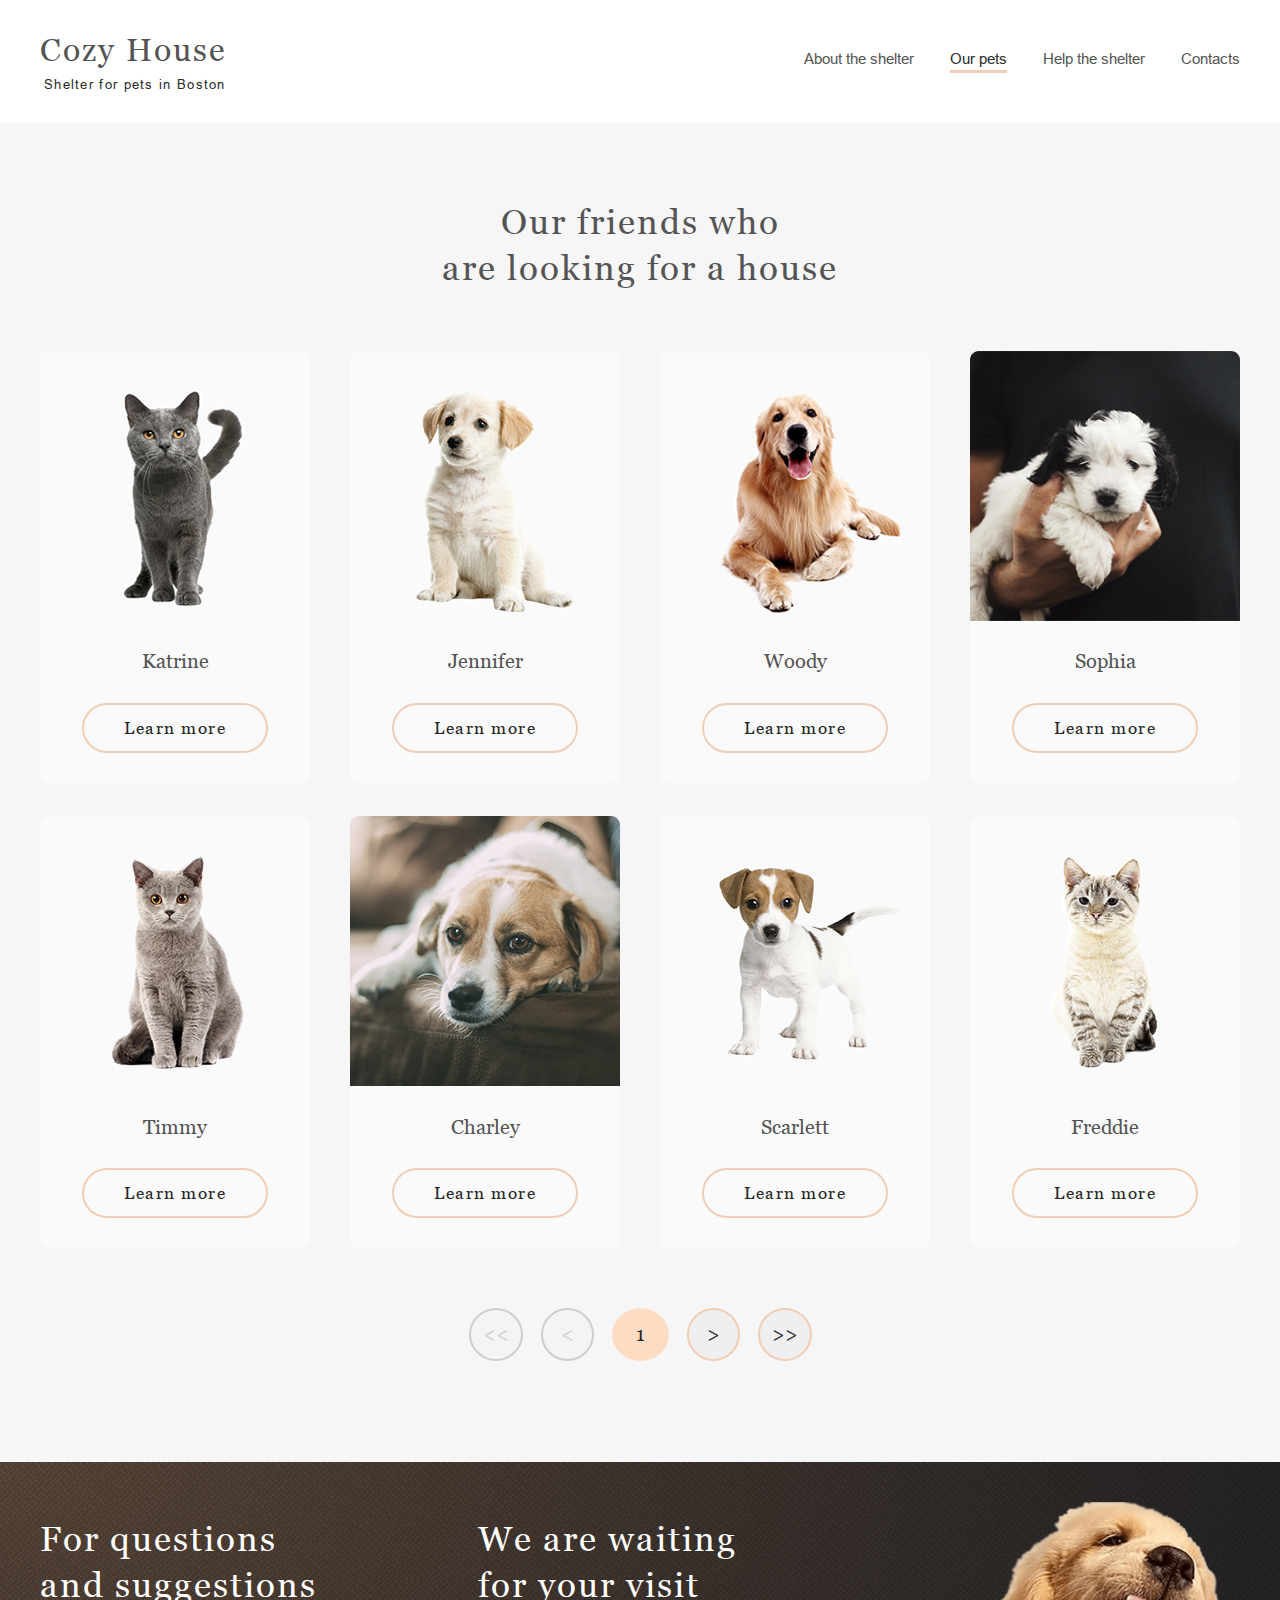
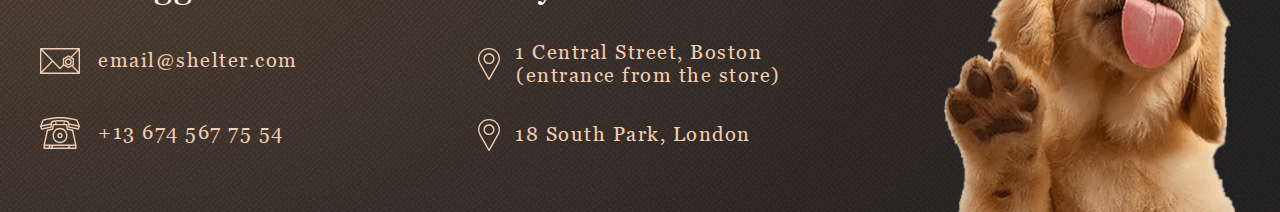
==== pages/pets/index.html @ 4ec048fe "feat: create shelter" ====
<!DOCTYPE html>
<html lang="en">
<head>
  <meta charset="UTF-8">
  <meta http-equiv="X-UA-Compatible" content="IE=edge">
  <meta name="viewport" content="width=device-width, initial-scale=1.0">
  <link rel="stylesheet" href="../../pages/main/normalize.css">
  <link rel="stylesheet" href="../../assets/fonts/arial/stylesheet.css">
  <link rel="stylesheet" href="../../assets/fonts/georgia/stylesheet.css">
  <link rel="stylesheet" href="style.css">
   <title>Pets</title>
</head>
<body>
  <header class="header">
    <div class="container">
      <div class="header-container">
      <a href="../../pages/main/index.html" class="header-name-block">
        <h1 class="header-name">Cozy House</h1>
        <p class="header-name-description">Shelter for pets in Boston</p>
      </a>
      <div class="wrapper-menu">
      <div class="navigation-shadow"></div>
      <nav class="header-navigation-block">
        <ol class="header-navigation"> 
        <li class="nav-item"><a href="../../pages/main/index.html" class="nav-item-link">About the shelter</a></li>
        <li class="nav-item"><a href="" class="nav-item-link choosen">Our pets</a></li>
        <li class="nav-item"><a href="../../pages/main/index.html#help" class="nav-item-link">Help the shelter</a></li>
        <li class="nav-item"><a href="#footer" class="nav-item-link">Contacts</a></li>
      </ol>
      </nav>
    </div> 
      <div class="container-hamburger">
        <div class="hamburger" id="hamburger">
          <span class="line"></span>
          <span class="line"></span>
          <span class="line"></span>
        </div>
      </div>
    </div>
  </div>
  </header>
  <main class="main">
    <div class="container">
      <section class="section our-friends">
        <h3 class="title-section friends-title">Our friends who <br>
          are looking for a house</h3>
        <div class="friends-container">
          <div class="slider-item" data-pet="4">
            <img src="../../assets/images/katrine.png" alt="Katrine">
            <p class="slider-item-name">Katrine</p>
            <button class="slider-item-btn">Learn more</button>
           </div>
          <div class="slider-item" data-pet="0">
            <img src="../../assets/images/jennifer.png" alt="Jenny">
            <p class="slider-item-name">Jennifer</p>
            <button class="slider-item-btn">Learn more</button>
           </div>
          <div class="slider-item" data-pet="2">
            <img src="../../assets/images/woody.png" alt="Woody">
            <p class="slider-item-name">Woody</p>
            <button class="slider-item-btn">Learn more</button>
           </div>
          <div class="slider-item" data-pet="1">
            <img src="../../assets/images/sophia.png" alt="Soph">
            <p class="slider-item-name">Sophia</p>
            <button class="slider-item-btn">Learn more</button>
           </div>
          <div class="slider-item" data-pet="5">
            <img src="../../assets/images/timmy.png" alt="Timmy">
            <p class="slider-item-name">Timmy</p>
            <button class="slider-item-btn">Learn more</button>
           </div>
          <div class="slider-item" data-pet="7">
            <img src="../../assets/images/charly.png" alt="Charley">
            <p class="slider-item-name">Charley</p>
            <button class="slider-item-btn">Learn more</button>
           </div>
          <div class="slider-item" data-pet="3">
            <img src="../../assets/images/scarlett.png" alt="Scarlett">
            <p class="slider-item-name">Scarlett</p>
            <button class="slider-item-btn">Learn more</button>
           </div>
          <div class="slider-item" data-pet="6">
            <img src="../../assets/images/freddie.png" alt="Freddie">
            <p class="slider-item-name">Freddie</p>
            <button class="slider-item-btn">Learn more</button>
           </div>

        </div>
        <div class="btn-container">
          <button class="btn-nav fast-left" disabled>&lt;&lt;</button>
          <button class="btn-nav left" disabled>&lt;</button>
          <button class="btn-nav page-number">1</button>
          <button class="btn-nav right">&gt;</button>
          <button class="btn-nav fast-right">&gt;&gt;</button>
        </div>
      </section>
    </div>
  </main>
  <footer class="footer" id="footer">
    <div class="container footer-navigation">
    <div>
      <h3 class="title-section footer-title">For questions and suggestions</h3>
      <nav>
        <ol class="footer-navigation-left">
        <li class="footer-navigation-item mail"><a href="mailto:email@shelter.com" class="extra-left"></a><a href="mailto:email@shelter.com" class="footer-navigation-link">email@shelter.com</a></li>
        <li class="footer-navigation-item  phone"><a href="tel:+136745677554" class="extra-left"></a><a href="tel:+136745677554" class="footer-navigation-link">+13 674 567 75 54</a></li>
      </ol>
      </nav>
    </div>
    <div>
      <h3 class="title-section footer-title">We are waiting for your visit</h3>
      <nav>
        <ol class="footer-navigation-center">
        <li class="footer-navigation-item  pin"><a href="https://goo.gl/maps/uqPGKBvsAtEfSqA46" target="_blank" class="extra"></a><a href="https://goo.gl/maps/uqPGKBvsAtEfSqA46" target="_blank" class="footer-navigation-link">1 Central Street, Boston (entrance from the store)</a></li>
        <li class="footer-navigation-item  pin"><a href="https://goo.gl/maps/uqPGKBvsAtEfSqA46" target="_blank" class="extra"></a><a href="https://goo.gl/maps/uqPGKBvsAtEfSqA46" target="_blank" class="footer-navigation-link">18 South Park, London</a></li>
      </ol>
      </nav>
    </div>
    <img src="../../assets/images/footer-puppy.png" alt="footer-dog" class="footer-image">
  </div>
  </footer>
  <div class="popup">
    <div class="popup-body">
      <div class="popup-content" data-pet="0">
        <div class="popup-close">+</div>
        <img src="../../assets/images/jennifer.png" alt="Jennifer" class="popup-img">
          <div class="popup-discription">
            <h3 class="popup-title">Jennifer</h3>
            <h4 class="popup-kinds">Dog - Labrador</h4>
            <h5 class="popup-discr">Jennifer is a sweet 2 months old Labrador that is patiently waiting to find a new forever home. This girl really enjoys being able to go outside to run and play, but won't hesitate to play up a storm in the house if she has all of her favorite toys.</h5>
            <ul class="popup-details">
              <li><span class="li-bold">Age</span><span class="age"></span></li>
              <li><span class="li-bold">Inoculations</span><span class="inoculations"></span></li>
              <li><span class="li-bold">Diseases</span><span class="diseases"></span></li>
              <li><span class="li-bold">Parasites</span><span class="parasites"></span></li>
            </ul>
          </div>
        </div>
    </div>
  </div>
  <script src="../../pages/pets/script.js"></script>
</body>
</html>
---- assets/fonts/arial/stylesheet.css ----
/* This stylesheet generated by Transfonter (https://transfonter.org) on August 20, 2017 5:39 PM */

@font-face {
	font-family: 'Arial';
	src: url('Arial-ItalicMT.eot');
	src: local('Arial Italic'), local('Arial-ItalicMT'),
		url('Arial-ItalicMT.eot?#iefix') format('embedded-opentype'),
		url('Arial-ItalicMT.woff') format('woff'),
		url('Arial-ItalicMT.ttf') format('truetype');
	font-weight: normal;
	font-style: italic;
}

@font-face {
	font-family: 'Arial Narrow';
	src: url('ArialNarrow-Bold.eot');
	src: local('Arial Narrow Bold'), local('ArialNarrow-Bold'),
		url('ArialNarrow-Bold.eot?#iefix') format('embedded-opentype'),
		url('ArialNarrow-Bold.woff') format('woff'),
		url('ArialNarrow-Bold.ttf') format('truetype');
	font-weight: bold;
	font-style: normal;
}

@font-face {
	font-family: 'Arial';
	src: url('Arial-BoldItalicMT.eot');
	src: local('Arial Bold Italic'), local('Arial-BoldItalicMT'),
		url('Arial-BoldItalicMT.eot?#iefix') format('embedded-opentype'),
		url('Arial-BoldItalicMT.woff') format('woff'),
		url('Arial-BoldItalicMT.ttf') format('truetype');
	font-weight: bold;
	font-style: italic;
}

@font-face {
	font-family: 'Arial Narrow';
	src: url('ArialNarrow.eot');
	src: local('Arial Narrow'), local('ArialNarrow'),
		url('ArialNarrow.eot?#iefix') format('embedded-opentype'),
		url('ArialNarrow.woff') format('woff'),
		url('ArialNarrow.ttf') format('truetype');
	font-weight: normal;
	font-style: normal;
}

@font-face {
	font-family: 'Arial Narrow';
	src: url('ArialNarrow-Italic.eot');
	src: local('Arial Narrow Italic'), local('ArialNarrow-Italic'),
		url('ArialNarrow-Italic.eot?#iefix') format('embedded-opentype'),
		url('ArialNarrow-Italic.woff') format('woff'),
		url('ArialNarrow-Italic.ttf') format('truetype');
	font-weight: normal;
	font-style: italic;
}

@font-face {
	font-family: 'Arial';
	src: url('ArialMT.eot');
	src: local('Arial'), local('ArialMT'),
		url('ArialMT.eot?#iefix') format('embedded-opentype'),
		url('ArialMT.woff') format('woff'),
		url('ArialMT.ttf') format('truetype');
	font-weight: normal;
	font-style: normal;
}

@font-face {
	font-family: 'Arial';
	src: url('Arial-BoldMT.eot');
	src: local('Arial Bold'), local('Arial-BoldMT'),
		url('Arial-BoldMT.eot?#iefix') format('embedded-opentype'),
		url('Arial-BoldMT.woff') format('woff'),
		url('Arial-BoldMT.ttf') format('truetype');
	font-weight: bold;
	font-style: normal;
}

@font-face {
	font-family: 'Arial';
	src: url('Arial-Black.eot');
	src: local('Arial Black'), local('Arial-Black'),
		url('Arial-Black.eot?#iefix') format('embedded-opentype'),
		url('Arial-Black.woff') format('woff'),
		url('Arial-Black.ttf') format('truetype');
	font-weight: 900;
	font-style: normal;
}

@font-face {
	font-family: 'Arial Narrow';
	src: url('ArialNarrow-BoldItalic.eot');
	src: local('Arial Narrow Bold Italic'), local('ArialNarrow-BoldItalic'),
		url('ArialNarrow-BoldItalic.eot?#iefix') format('embedded-opentype'),
		url('ArialNarrow-BoldItalic.woff') format('woff'),
		url('ArialNarrow-BoldItalic.ttf') format('truetype');
	font-weight: bold;
	font-style: italic;
}
---- assets/fonts/georgia/stylesheet.css ----
/* This stylesheet generated by Transfonter (https://transfonter.org) on August 20, 2017 8:36 PM */

@font-face {
	font-family: 'Georgia';
	src: url('Georgia-BoldItalic.eot');
	src: local('Georgia Bold Italic'), local('Georgia-BoldItalic'),
		url('Georgia-BoldItalic.eot?#iefix') format('embedded-opentype'),
		url('Georgia-BoldItalic.woff') format('woff'),
		url('Georgia-BoldItalic.ttf') format('truetype');
	font-weight: bold;
	font-style: italic;
}

@font-face {
	font-family: 'Georgia';
	src: url('Georgia-Italic.eot');
	src: local('Georgia Italic'), local('Georgia-Italic'),
		url('Georgia-Italic.eot?#iefix') format('embedded-opentype'),
		url('Georgia-Italic.woff') format('woff'),
		url('Georgia-Italic.ttf') format('truetype');
	font-weight: normal;
	font-style: italic;
}

@font-face {
	font-family: 'Georgia';
	src: url('Georgia-Bold.eot');
	src: local('Georgia Bold'), local('Georgia-Bold'),
		url('Georgia-Bold.eot?#iefix') format('embedded-opentype'),
		url('Georgia-Bold.woff') format('woff'),
		url('Georgia-Bold.ttf') format('truetype');
	font-weight: bold;
	font-style: normal;
}

@font-face {
	font-family: 'Georgia';
	src: url('Georgia.eot');
	src: local('Georgia'),
		url('Georgia.eot?#iefix') format('embedded-opentype'),
		url('Georgia.woff') format('woff'),
		url('Georgia.ttf') format('truetype');
	font-weight: normal;
	font-style: normal;
}
---- pages/pets/style.css ----
html {
  scroll-behavior: smooth;
}

body {
  font-family: Georgia;
  font-weight: 400;
}

.header {
  max-width: 1280px; 
  margin: 0 auto;
}

.container {
  max-width: 1280px;
  margin: 0 auto;
}

.header .container {
  position: fixed;
  margin: 0 auto;
  width: 100%;
  z-index: 1;
  padding: 0px 0;
  background-color: #FFFFFF;
}

.section {
  padding: 0 40px;
}

.header-container {
  background-color: #FFFFFF;
  padding: 5px 40px 30px;
  display: flex;
  justify-content: space-between;
  align-items: center;
}

.header-name {
  transition: 0.5s;
  font-weight: 400;
  font-size: 32px;
  line-height: 35.2px;
  letter-spacing: 2px;
  color: #545454;
  margin:0;
  padding: 25px 0 0 0;
}

.header-name:hover {
  transition: 0.5s;
  color:rgba(136, 119, 25, 0.685);
  font-weight: 500;
}

.header-name-block{
  transition: 1s;
    text-decoration: none;
    padding: 3px 0 0 0;
    position: relative;
    right: calc(0%);
    z-index: 11;
}


.footer-navigation-link {
  text-decoration: none;
  padding: 3px 0 0 0;
}

.header-name-description {
  padding-bottom: 10px;
  font-family: Arial;
  font-weight: 400;
  font-size: 13px;
  line-height: 14.95px;
  letter-spacing: 1.3px;
  color: #292929;
  margin: 0;
  padding: 10px 0 0px 4px;
}

.header-navigation {
  display: flex;
  gap: 36px;
  padding: 20px 0 0 0;
}

.nav-item,
.footer-navigation-item {
  list-style-type: none;
}

.nav-item-link {
  transition: 0.2s;
  text-decoration: none;
  font-family: Arial;
  font-weight: 400;
  font-size: 15px;
  line-height: 24px;
  color: #545454;
  padding-bottom: 3px;
}

.nav-item-link:hover {
  transition: 0.2s;
  color: #292929;
}

.choosen {
  color: #292929;
  border-bottom: 3px solid #F1CDB3;
}

.container-hamburger {
  display: none;
  padding: 20px 13px 12px 25px;
  background-color: transparent;
  text-align: center;
  z-index: 30;
}

.hamburger .line {
  width: 30px;
  height: 2px;
  background-color: #000000;
  display: block;
  margin: 8px auto;
  transition: all 0.3s ease-in-out;
}

.hamburger.open.light .line {
  background-color: #000000;
}

.hamburger:hover .line{
  background-color: #000000;
} 

.hamburger {
  cursor: pointer;
}

.title-section {
  font-size: 35px;
  line-height: 45.5px;
  letter-spacing: 2px;
  font-weight: 400;
  padding: 80px 0px 60px 0;
  margin: 0;
  color: #545454;
  text-align: center;
}

.our-friends {
  background-color: #F6F6F6;
  padding: 120px 40px 101px 40px;
}

.friends-container {
  display: flex;
  flex-wrap: wrap;
  justify-content: space-between;
  gap: 33px;
  padding: 0 0 60px 0;
}

.slider-button {
  border-radius: 50%;
  padding: 15px;
  border: 2px solid #F1CDB3;
  cursor: pointer;
  color: #292929;
}

.slider-item-name {
  text-align: center;
  font-size: 20px;
  line-height: 22.72px;
  color: #545454;
  padding: 5px 0 10px 0;
}

.slider-item {
  transition: 0.5s;
  background-color: #FAFAFA;
  padding: 0 0 30px 0;
  border-radius: 9px;
}

.slider-item:hover {
  cursor: pointer;
}

.slider-item:hover .slider-item-btn{
  transition: 0.5s;
  cursor: pointer;
  background-color: #FDDCC4;
  border: 2px solid #FDDCC4;
}

.slider-item:hover {
  transition: 0.5s;
  background-color: #F8F8F8;
  transform: scale(1.1);
}

.slider-item-btn {
  color: #292929;
  font-family: Georgia;
  font-size: 17px;
  font-weight: 400;
  line-height: 22.1px;
  letter-spacing: 1.5px;
  padding: 12px 40px;
  border-radius: 25px;
  border: 2px solid #F1CDB3;
  display: block;
  margin: 0 auto;
  background-color: #FAFAFA;
}

.btn-container {
  display: flex;
  justify-content: center;
  gap: 18px;
}

.btn-nav:last-child,
.btn-nav:first-child {
  padding: 12px;
}

.btn-nav:first-child,
.btn-nav:nth-child(2) {
  border: 2px solid #CDCDCD;
  color: #CDCDCD;
  cursor: initial;
}

.btn-nav:nth-child(3){
  padding: 13px 22px;
  background-color: #FDDCC4;
  border: 2px solid #FDDCC4 ;
}

.btn-nav {
  transition: 0.5s;
  border-radius: 50%;
  text-align: center;
  padding: 13px 18px;
  border: 2px solid #F1CDB3;
  font-size: 20px;
  line-height: 23px;
  text-align: center;
  cursor: pointer;
  color: #292929;
  font-family: Georgia;
  font-weight: 400;
}

.btn-nav:nth-child(3):hover,
.btn-nav:nth-child(4):hover,
.btn-nav:nth-child(5):hover {
  transition: 0.5s;
  background-color: #FDDCC4;
  color: rgb(14, 13, 13);
}

.footer {
  background: url(../../assets/icons/noise_lines_transparent@2X.png), radial-gradient(100% 215.42% at 0% 0%, #5B483A 0%, #262425 100%), linear-gradient(0deg, #211F20, #211F20);
}

.footer-navigation {
  max-width: 1200px;
  display: flex;
  padding: 40px 40px 0;
  justify-content: space-between;
  gap: 60px;
}

.footer-title {
  color: #ffffff;
  padding: 15px 90px 15px 0;
  text-align: left;
}

.footer-navigation-left {
  padding: 10px 0 0 0;
  margin: 0;
}

.footer-navigation-left .footer-navigation-link {
  text-decoration: none;
  font-family: Georgia;
  font-weight: 400;
  font-size: 20px;
  line-height: 23px;
  color: #F1CDB3;
  letter-spacing: 1.5px;
}

.footer-navigation-left .footer-navigation-item {
  margin: 0 0 17px 0;
  padding: 16px 0 16px 55px;
  cursor: pointer;
}

.footer-navigation-center .footer-navigation-item {
  padding: 18px 35px 18px 38px;
  cursor: pointer;
}

.footer-navigation-center {
  width: 402px;
  margin: 0;
  padding-left: 0;
}

.footer-navigation-center .footer-navigation-link {
  text-decoration: none;
  font-family: Georgia;
  font-weight: 400;
  font-size: 20px;
  line-height: 23px;
  color: #F1CDB3;
  letter-spacing: 1.5px;
}

.mail,
.phone,
.pin {
  background-repeat: no-repeat;
  background-position:0 50%;
}

.mail {
  background-image: url('../../assets/icons/mail.svg');
}

.phone {
  background-image: url('../../assets/icons/phone.svg');
}

.pin {
  background-image: url('../../assets/icons/pin.svg');
}

.extra-left {
  padding: 20px 25px;
  margin-left: -47px;
}

.extra{
  padding: 20px 24px;
  margin-left: -49px;
}


.popup {
  z-index: 2;
  position: fixed;
  width: 100%;
  height: 100%;
  background: rgba(41, 41, 41, 0.6);
  top: 0;
  left: 0;
  opacity: 0;
  visibility: hidden;
}

.popup:hover {
  cursor: pointer;
}

.popup-content {
  cursor: default
}

.popup.activate {
  transition: 0.3s;
  visibility: visible;
  opacity: 1;
}

.popup-body {
  display: flex;
  align-items: center;
  justify-content: center;
  min-height: 100%;
  padding: 23px 10px;
  position: relative;
}

.popup-content {
  max-width: 900px;
  height: 500px;
  background-color: #FAFAFA;
  display: flex;
  align-content: center;
  justify-content: center;
  position: relative;
  border-radius: 9px;
  transform: scale(1);
}

.popup-discription {
  padding: 20px 25px;
}

.popup-title {
  font-size: 35px;
  line-height: 45.5px;
  letter-spacing: 0.06em;
  font-weight: 400;
  margin: 0;
  padding: 35px 0 0 0;
}

.popup-kinds {
  font-size: 20px;
  line-height: 23px;
  letter-spacing: 0.06em;
  font-weight: 400;
  margin: 0;
  padding: 5px 0 18px 0;
}

.popup-discr {
  font-size: 15px;
  line-height: 16.5px;
  letter-spacing: 0.06em;
  font-weight: 400;
}

.popup-details {
  padding: 10px 0 0 0;
}

.popup-details li {
  list-style-type: none;
  padding: 5px 0;
}

.popup-details li::before {
  content: "\00B7";
  color: #F1CDB3;
  padding: 0 10px 0 0;
}

.popup-close {
  transform: rotate(45deg);
  cursor: pointer;
  transition: 0.5s;
  position: absolute;
  top: -59px;
  right: -52px;
  width: 50px;
  height: 50px;
  border-radius: 50%;
  border: 2px solid #F1CDB3;
  color: #292929;
  font-size: 40px;
  text-align: center;
  display: flex;
  align-content: center;
  justify-content: center;
}

.popup-close:hover {
  transition: 0.5s;
  background-color: #FDDCC4;
}

.li-bold {
  font-size: 15px;
  line-height: 16.5px;
  letter-spacing: 0.06em;
  font-weight: 700;
}

.age,
.inoculations,
.diseases,
.parasites {
  font-size: 15px;
  line-height: 16.5px;
  letter-spacing: 0.06em;
}

@media (max-width: 1279px) {
  .header {
    max-width: 1279px;
  }

  .header .container{
    max-width: 1279px;
  }

  .header-container {
    padding: 5px 30px 30px;
  }

  .our-friends {
    padding: 120px 40px 76px 40px;
}

  .slider-item:nth-child(7),
  .slider-item:nth-child(8) {
    display: none;
  }

  .title-section {
    padding: 80px 0px 20px 0px;
  }

    .friends-container {
    padding: 10px 53px 40px 53px;
    justify-content: space-around;
    display: grid;
    grid-template-columns: 1fr 1fr;
    justify-items: center;
  }

  .footer-navigation {
    justify-items: center;
    display: grid;
    grid-template-columns: minmax(300px, 500px)  minmax(300px, 500px);
    grid-template-rows: 1fr 1fr;
    justify-content: center;
    padding: 16px 50px 0 50px;
    gap: 3px 0px;
  }

   .footer-navigation-left {
    padding: 10px 0 0 17px;
   }

  .footer-navigation-center {
    width: 100%;
    padding: 0 0 0 17px;
  }

  .footer-navigation-left .footer-navigation-link,
  .footer-navigation-center .footer-navigation-link {
    letter-spacing: 1.2px;
  }

  .footer-navigation-center .footer-navigation-item {
    padding: 16px 4px 21px 39px
  }

  .footer-navigation-center .footer-navigation-item {
    padding: 16px 4px 21px 44px;
  }

  .footer-title {
    padding: 15px 28px 15px 17px;
  }

  .footer-center-block {
    padding: 0 0px 0 0;
  }

  .extra {
    padding: 20px 24px 20px 25px;
  }

  .footer-image {
    display: block;
    grid-column-start: 1;
    grid-column-end: 3;
    grid-row-start: 2;
    grid-row-end: 3;
  }

  .popup-discription {
    padding: 10px 10px;
  }

  .popup-content {
    width: 630px;
    height: 350px;
  }

  .popup-title {
    font-size: 35px;
    line-height: 45.5px;
    letter-spacing: 0.06em;
    font-weight: 400;
    margin: 0;
    padding: 0px 0 0 0;
  }
  
  .popup-kinds {
    font-size: 20px;
    padding: 10px 0 0px 0;
  }
  
  .popup-discr {
    font-size: 13px;
    line-height: 14.3px;
    margin: 0;
  }
  
  .popup-details {
    padding: 33px 0 0 0;
    margin: 0;
  }
  
  .popup-details li {
    list-style-type: none;
    padding: 2px 0;
  }
  
  .popup-details li::before {
    content: "\00B7";
    color: #F1CDB3;
    padding: 0 10px 0 0;
  }
  
  .popup-close {
    top: -52px;
    right: -43px;
  }
  
  .popup-close:hover {
    transition: 0.5s;
    background-color: #FDDCC4;
  }
  
  .li-bold {
    font-size: 15px;
    line-height: 16.5px;
    letter-spacing: 0.06em;
    font-weight: 700;
  }

}

@media (max-width: 767px) {
  .container-hamburger {
    display: block;
  }

  .container-hamburger {
    display: block;
  }

  body, html {
    position: relative;
    overflow-x: hidden;
  }

  body.active,
  html.active {
    overflow-y: hidden;
  }

  .header-navigation-block {
    padding: 120px 0 40px 0;
    position: absolute;
    right: -320px;
    top: 0px;
    z-index: 10;
    background-color: #FFFFFF;
    width: 320px;
    min-height: 100vh;
    transition: 1s;
   }

   .header-navigation {
    display: flex;
    flex-direction: column;
    padding: 129px 0 0 0;
    margin: 0 0 0 0;
    align-items: center;
    gap: 41px;
   }

   .header-navigation-block.active {
     right: 0;
     transition: 1s;
   }

  .hamburger {
    transition: 1s;
  }

  .hamburger.active {
     transition: 1s;
     transform: rotate(450deg);
   }
 /* activate when burger open*/
  .header-name-block.active {
    position: relative;
    right: calc(270px - 100%);
    z-index: 11;
  }

  .nav-item {
    padding: 0 0 0 0;
  }

  .nav-item-link {
    font-size: 32px;
    line-height: 51.2px;
    padding: 7px 0;
  }

  .header-navigation {
    display: flex;
    flex-direction: column;
    padding: 129px 0 0 0;
    margin: 0 0 0 0;
    align-items: center;
    gap: 41px;
  }

  .navigation-shadow {
    transition: 1s;
  }

  .navigation-shadow.active {
    position: absolute;
    transition: 1s;
    left: 0px;
    top: 0;
    width: calc(100vw);
    height: 100vh;
    background-color: rgba(41, 41, 41, 0.6);
    z-index: 9;
  }

  .header-container {
    padding: 6px 40px 28px 3.125vw;
  }

  .header-name {
    padding: 25px 0 10px 0;
  }

  .container-hamburger {
    padding: 35px 13px 12px 25px;
  }

  .header-name-description {
    padding: 0 0 0 4px;
    letter-spacing: 1.35px;
  }

  .our-friends {
    padding: 82px 10px 42px 10px;
  }

  .title-section {
    font-size: 25px;
    line-height: 32.5px;
    text-align: center;
    letter-spacing: 1.5px;
    padding: 80px 0px 31px 0px;
  }

  .friends-container {
    display: grid;
    grid-template-columns: 1fr;
    justify-items: center;
  }

  .slider-item:nth-child(4),
  .slider-item:nth-child(5),
  .slider-item:nth-child(6) {
    display: none;
  }

  .slider-item-name {
    letter-spacing: 1px;
    padding: 5px 0 9px 0;
  }

  .slider-item-btn {
    padding: 13px 40px;
    letter-spacing: 1px;
  }

  .btn-container {
    gap: 8px;
  }

  .footer-navigation {
    grid-template-columns: 1fr;
    padding: 28px 0 0 0;
    gap: 8px 0;
    margin: 0 auto;
  }

  .footer-image {
    margin: 15px 0 0 0;
    width: 81%;
    grid-column-start: 1;
    grid-column-end: 1;
    grid-row-start: 3;
    grid-row-end: 4;
  }

  .footer-title {
    padding: 0px 20px 0 20px;
  }

  .footer-center-block .footer-title {
    padding: 0px 20px 0 20px;
  }

  .footer-navigation-left {
    max-width: 300px;
    padding: 30px 27px 0 27px;
    margin: 0 auto;
  }

  .footer-navigation nav {
    max-width: 300px;
    margin: 0 auto;
  }

  .phone .extra-left {
    padding: 20px 27px;
  }

  .footer-navigation-center {
    padding: 15px 0 0 0px;
    max-width: 300px;
    margin: 0 auto;
  }

  .footer-navigation-left .footer-navigation-item {
    margin: 0 auto 17px auto;
    padding: 16px 0 16px 55px;
    cursor: pointer;
  }

  .footer-navigation-center .footer-navigation-item {
    padding: 23px 4px 23px 39px;
  }

  .popup-img {
    display: none;
  }

  .popup-content {
    width: 240px;
    height: 400px;
    background-color: #FAFAFA;
    display: flex;
    align-content: center;
    justify-content: center;
    position: relative;
    border-radius: 9px;
    transform: scale(1);
  }
  
  .popup-title {
    text-align: center;
    padding: 0px 0 0 0;
  }
  
  .popup-kinds {
    text-align: center;
    padding: 10px 0 20px 0;
  }
  
  .popup-details {
    padding: 20px 0 0 0;
  }
  
  .popup-close {
    top: -52px;
    right: -31px;
  }
}
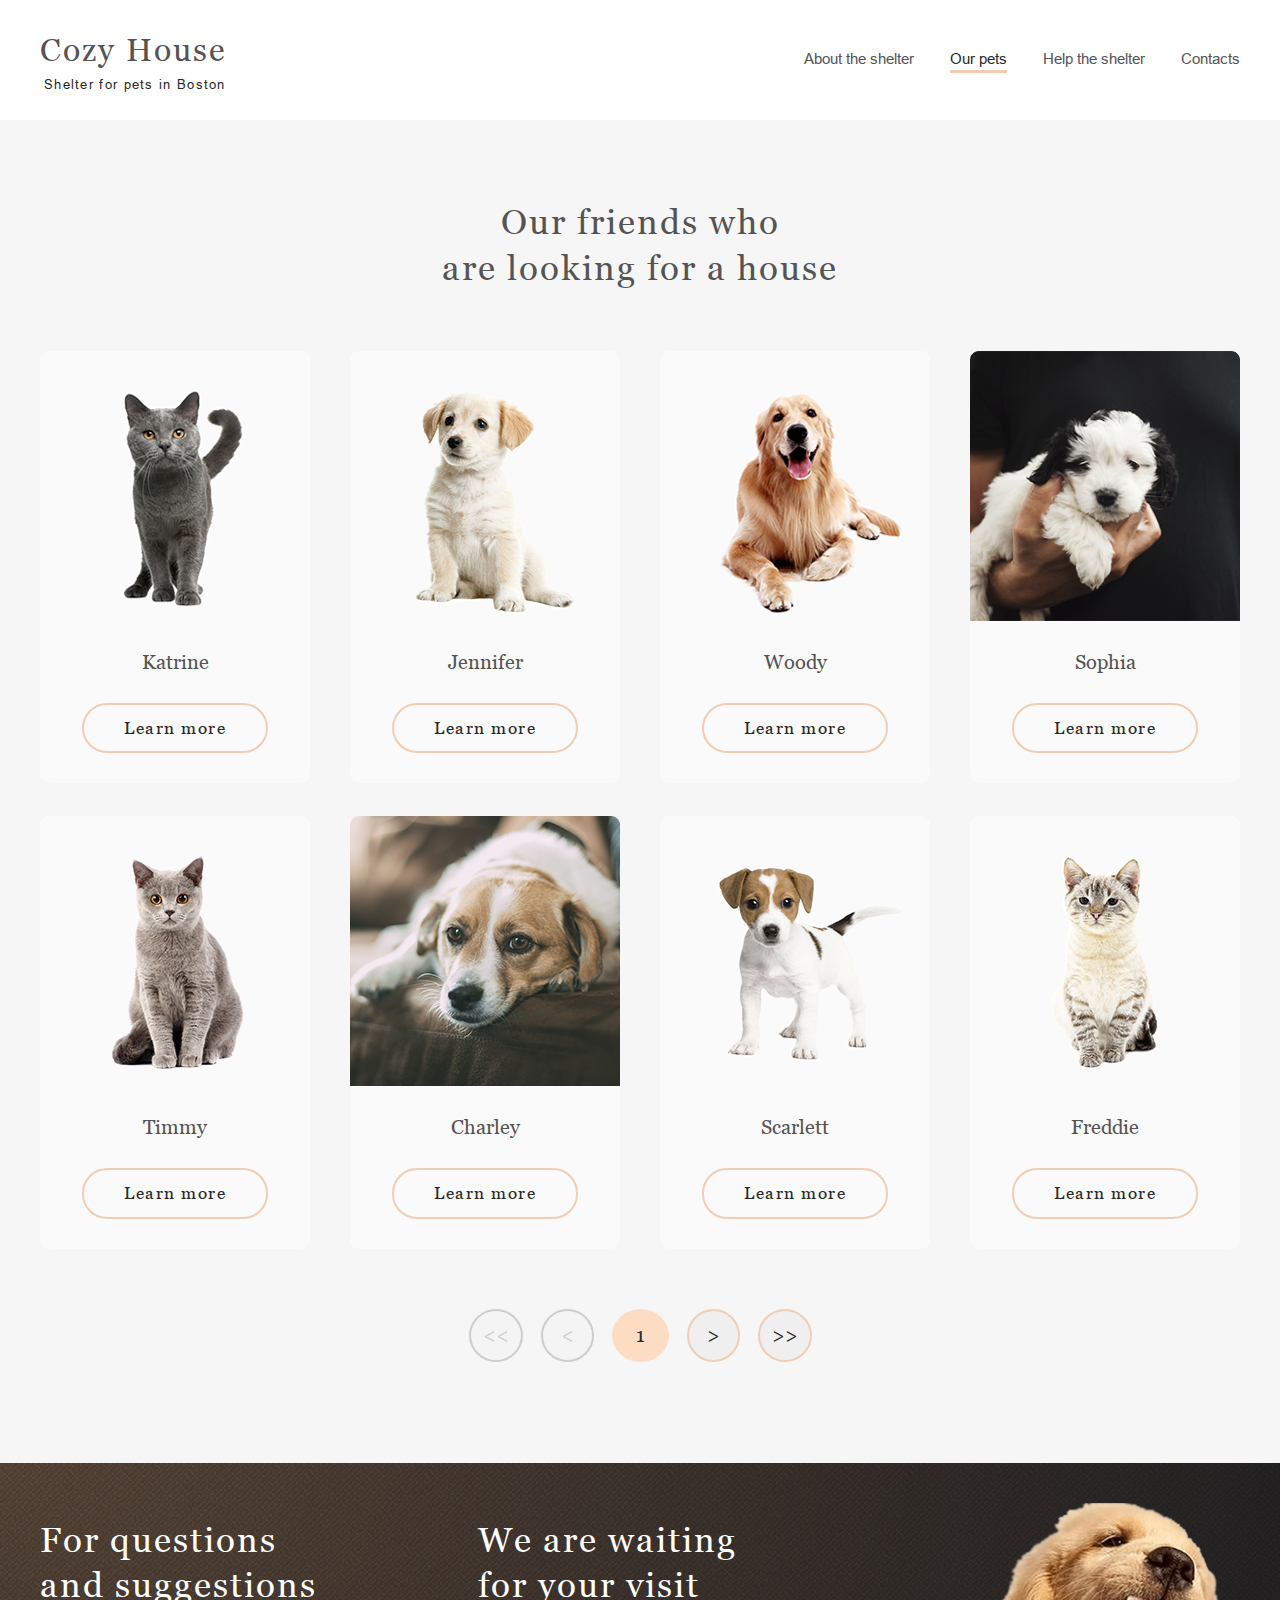
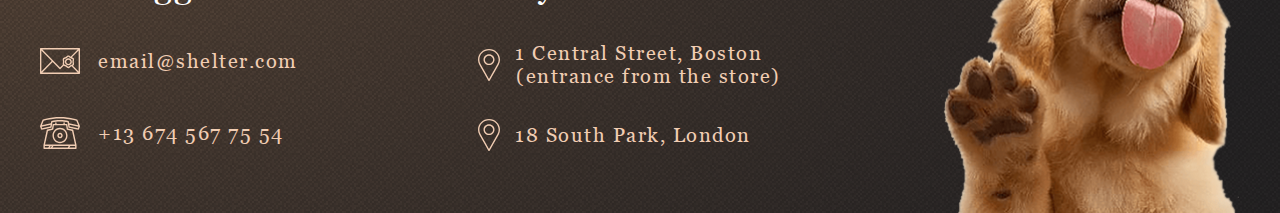
==== commit 8f25e441: "feat: pagination add leftside movement" ====
--- a/pages/pets/index.html
+++ b/pages/pets/index.html
@@ -9,6 +9,7 @@
   <link rel="stylesheet" href="../../assets/fonts/georgia/stylesheet.css">
   <link rel="stylesheet" href="style.css">
    <title>Pets</title>
+   <link rel="shortcut icon" type="image/svg" href="./favicon.ico">
 </head>
 <body>
   <header class="header">
@@ -21,14 +22,14 @@
       <div class="wrapper-menu">
       <div class="navigation-shadow"></div>
       <nav class="header-navigation-block">
-        <ol class="header-navigation"> 
+        <ol class="header-navigation">
         <li class="nav-item"><a href="../../pages/main/index.html" class="nav-item-link">About the shelter</a></li>
         <li class="nav-item"><a href="" class="nav-item-link choosen">Our pets</a></li>
         <li class="nav-item"><a href="../../pages/main/index.html#help" class="nav-item-link">Help the shelter</a></li>
         <li class="nav-item"><a href="#footer" class="nav-item-link">Contacts</a></li>
       </ol>
       </nav>
-    </div> 
+    </div>
       <div class="container-hamburger">
         <div class="hamburger" id="hamburger">
           <span class="line"></span>
@@ -88,8 +89,8 @@
 
         </div>
         <div class="btn-container">
-          <button class="btn-nav fast-left" disabled>&lt;&lt;</button>
-          <button class="btn-nav left" disabled>&lt;</button>
+          <button class="btn-nav fast-left disabled" disabled>&lt;&lt;</button>
+          <button class="btn-nav left disabled" disabled>&lt;</button>
           <button class="btn-nav page-number">1</button>
           <button class="btn-nav right">&gt;</button>
           <button class="btn-nav fast-right">&gt;&gt;</button>
--- a/pages/pets/style.css
+++ b/pages/pets/style.css
@@ -8,7 +8,7 @@
 }
 
 .header {
-  max-width: 1280px; 
+  max-width: 100%;
   margin: 0 auto;
 }
 
@@ -18,7 +18,8 @@
 }
 
 .header .container {
-  position: fixed;
+  max-width: 1280px;
+  /*position: fixed;*/
   margin: 0 auto;
   width: 100%;
   z-index: 1;
@@ -30,9 +31,13 @@
   padding: 0 40px;
 }
 
+main {
+  background-color: #F6F6F6;
+}
+
 .header-container {
   background-color: #FFFFFF;
-  padding: 5px 40px 30px;
+  padding: 5px 40px 27px;
   display: flex;
   justify-content: space-between;
   align-items: center;
@@ -109,9 +114,20 @@
   color: #292929;
 }
 
+.nav-item-link:active {
+  transition: 0.2s;
+  color: #292929;
+  border-bottom: 3px solid #F1CDB3;
+}
+
 .choosen {
   color: #292929;
   border-bottom: 3px solid #F1CDB3;
+  cursor: default;
+}
+
+.choosen:active {
+  color: #292929;
 }
 
 .container-hamburger {
@@ -137,7 +153,7 @@
 
 .hamburger:hover .line{
   background-color: #000000;
-} 
+}
 
 .hamburger {
   cursor: pointer;
@@ -156,7 +172,7 @@
 
 .our-friends {
   background-color: #F6F6F6;
-  padding: 120px 40px 101px 40px;
+  padding: 0px 40px 101px 40px;
 }
 
 .friends-container {
@@ -222,6 +238,11 @@
   background-color: #FAFAFA;
 }
 
+.slider-item-btn:active{
+  transition: 0.4s;
+  border:2px solid #ffcaa4;
+}
+
 .btn-container {
   display: flex;
   justify-content: center;
@@ -233,8 +254,8 @@
   padding: 12px;
 }
 
-.btn-nav:first-child,
-.btn-nav:nth-child(2) {
+
+.btn-nav.disabled {
   border: 2px solid #CDCDCD;
   color: #CDCDCD;
   cursor: initial;
@@ -243,7 +264,8 @@
 .btn-nav:nth-child(3){
   padding: 13px 22px;
   background-color: #FDDCC4;
-  border: 2px solid #FDDCC4 ;
+  border: 2px solid #FDDCC4;
+  cursor: default;
 }
 
 .btn-nav {
@@ -261,12 +283,36 @@
   font-weight: 400;
 }
 
+
+.btn-nav:nth-child(1).disabled:hover,
+.btn-nav:nth-child(2).disabled:hover,
+.btn-nav:nth-child(3).disabled:hover,
+.btn-nav:nth-child(4).disabled:hover,
+.btn-nav:nth-child(5).disabled:hover {
+  border: 2px solid #CDCDCD;
+  color: #CDCDCD;
+  cursor: initial;
+  background-color: transparent;
+}
+
+
+
+.btn-nav:nth-child(1):hover,
+.btn-nav:nth-child(2):hover,
 .btn-nav:nth-child(3):hover,
 .btn-nav:nth-child(4):hover,
 .btn-nav:nth-child(5):hover {
   transition: 0.5s;
   background-color: #FDDCC4;
+  border: 2px solid #FDDCC4;
   color: rgb(14, 13, 13);
+}
+
+.btn-nav:nth-child(4):active,
+.btn-nav:nth-child(5):active {
+  transition: 0.5s;
+  background-color: #FDDCC4;
+  border: 2px solid #f5ae7b;
 }
 
 .footer {
@@ -327,6 +373,22 @@
   line-height: 23px;
   color: #F1CDB3;
   letter-spacing: 1.5px;
+}
+
+.footer-navigation-left .footer-navigation-item:hover,
+.footer-navigation-center .footer-navigation-item:hover,
+.footer-navigation-left .footer-navigation-item:active,
+.footer-navigation-center .footer-navigation-item:active
+ {
+  transition: 0.5s;
+  box-shadow: 0px 2px 10px brown;
+}
+
+.footer-navigation-left .footer-navigation-item:active,
+.footer-navigation-center .footer-navigation-item:active
+ {
+  transition: 0.5s;
+  box-shadow: 0px 1px 5px brown;
 }
 
 .mail,
@@ -500,11 +562,11 @@
   }
 
   .header-container {
-    padding: 5px 30px 30px;
+    padding: 5px 30px 27px;
   }
 
   .our-friends {
-    padding: 120px 40px 76px 40px;
+    padding: 0px 40px 76px 40px;
 }
 
   .slider-item:nth-child(7),
@@ -593,44 +655,44 @@
     margin: 0;
     padding: 0px 0 0 0;
   }
-  
+
   .popup-kinds {
     font-size: 20px;
     padding: 10px 0 0px 0;
   }
-  
+
   .popup-discr {
     font-size: 13px;
     line-height: 14.3px;
     margin: 0;
   }
-  
+
   .popup-details {
     padding: 33px 0 0 0;
     margin: 0;
   }
-  
+
   .popup-details li {
     list-style-type: none;
     padding: 2px 0;
   }
-  
+
   .popup-details li::before {
     content: "\00B7";
     color: #F1CDB3;
     padding: 0 10px 0 0;
   }
-  
+
   .popup-close {
     top: -52px;
     right: -43px;
   }
-  
+
   .popup-close:hover {
     transition: 0.5s;
     background-color: #FDDCC4;
   }
-  
+
   .li-bold {
     font-size: 15px;
     line-height: 16.5px;
@@ -735,7 +797,7 @@
   }
 
   .header-container {
-    padding: 6px 40px 28px 3.125vw;
+    padding: 4px 2.125vw 28px 6.125vw;
   }
 
   .header-name {
@@ -752,7 +814,7 @@
   }
 
   .our-friends {
-    padding: 82px 10px 42px 10px;
+    padding: 40px 10px 42px 10px;
   }
 
   .title-section {
@@ -760,13 +822,15 @@
     line-height: 32.5px;
     text-align: center;
     letter-spacing: 1.5px;
-    padding: 80px 0px 31px 0px;
+    padding: 0px 0px 36px 0px;
   }
 
   .friends-container {
     display: grid;
     grid-template-columns: 1fr;
     justify-items: center;
+    gap: 30px;
+    padding: 10px 53px 43px 53px;
   }
 
   .slider-item:nth-child(4),
@@ -798,7 +862,7 @@
 
   .footer-image {
     margin: 15px 0 0 0;
-    width: 81%;
+    width: 259px;
     grid-column-start: 1;
     grid-column-end: 1;
     grid-row-start: 3;
@@ -859,21 +923,21 @@
     border-radius: 9px;
     transform: scale(1);
   }
-  
+
   .popup-title {
     text-align: center;
     padding: 0px 0 0 0;
   }
-  
+
   .popup-kinds {
     text-align: center;
     padding: 10px 0 20px 0;
   }
-  
+
   .popup-details {
     padding: 20px 0 0 0;
   }
-  
+
   .popup-close {
     top: -52px;
     right: -31px;
